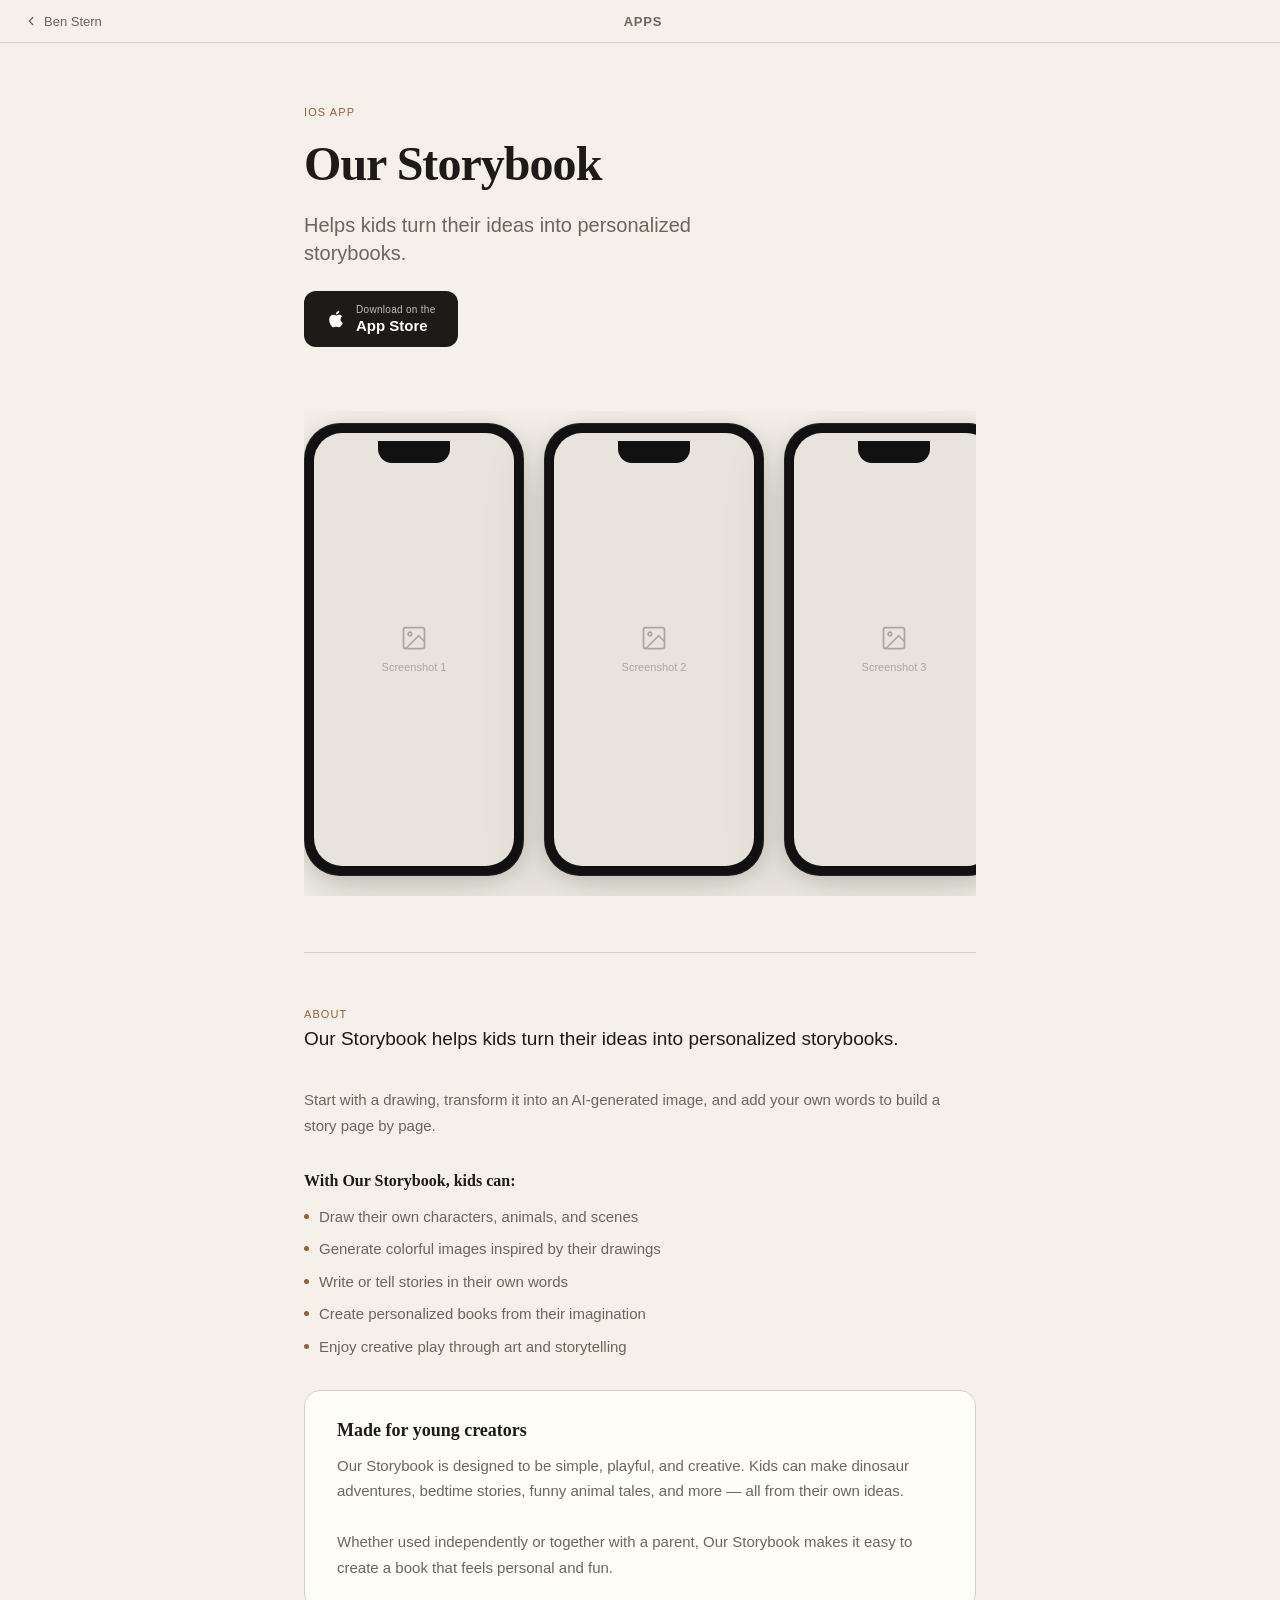
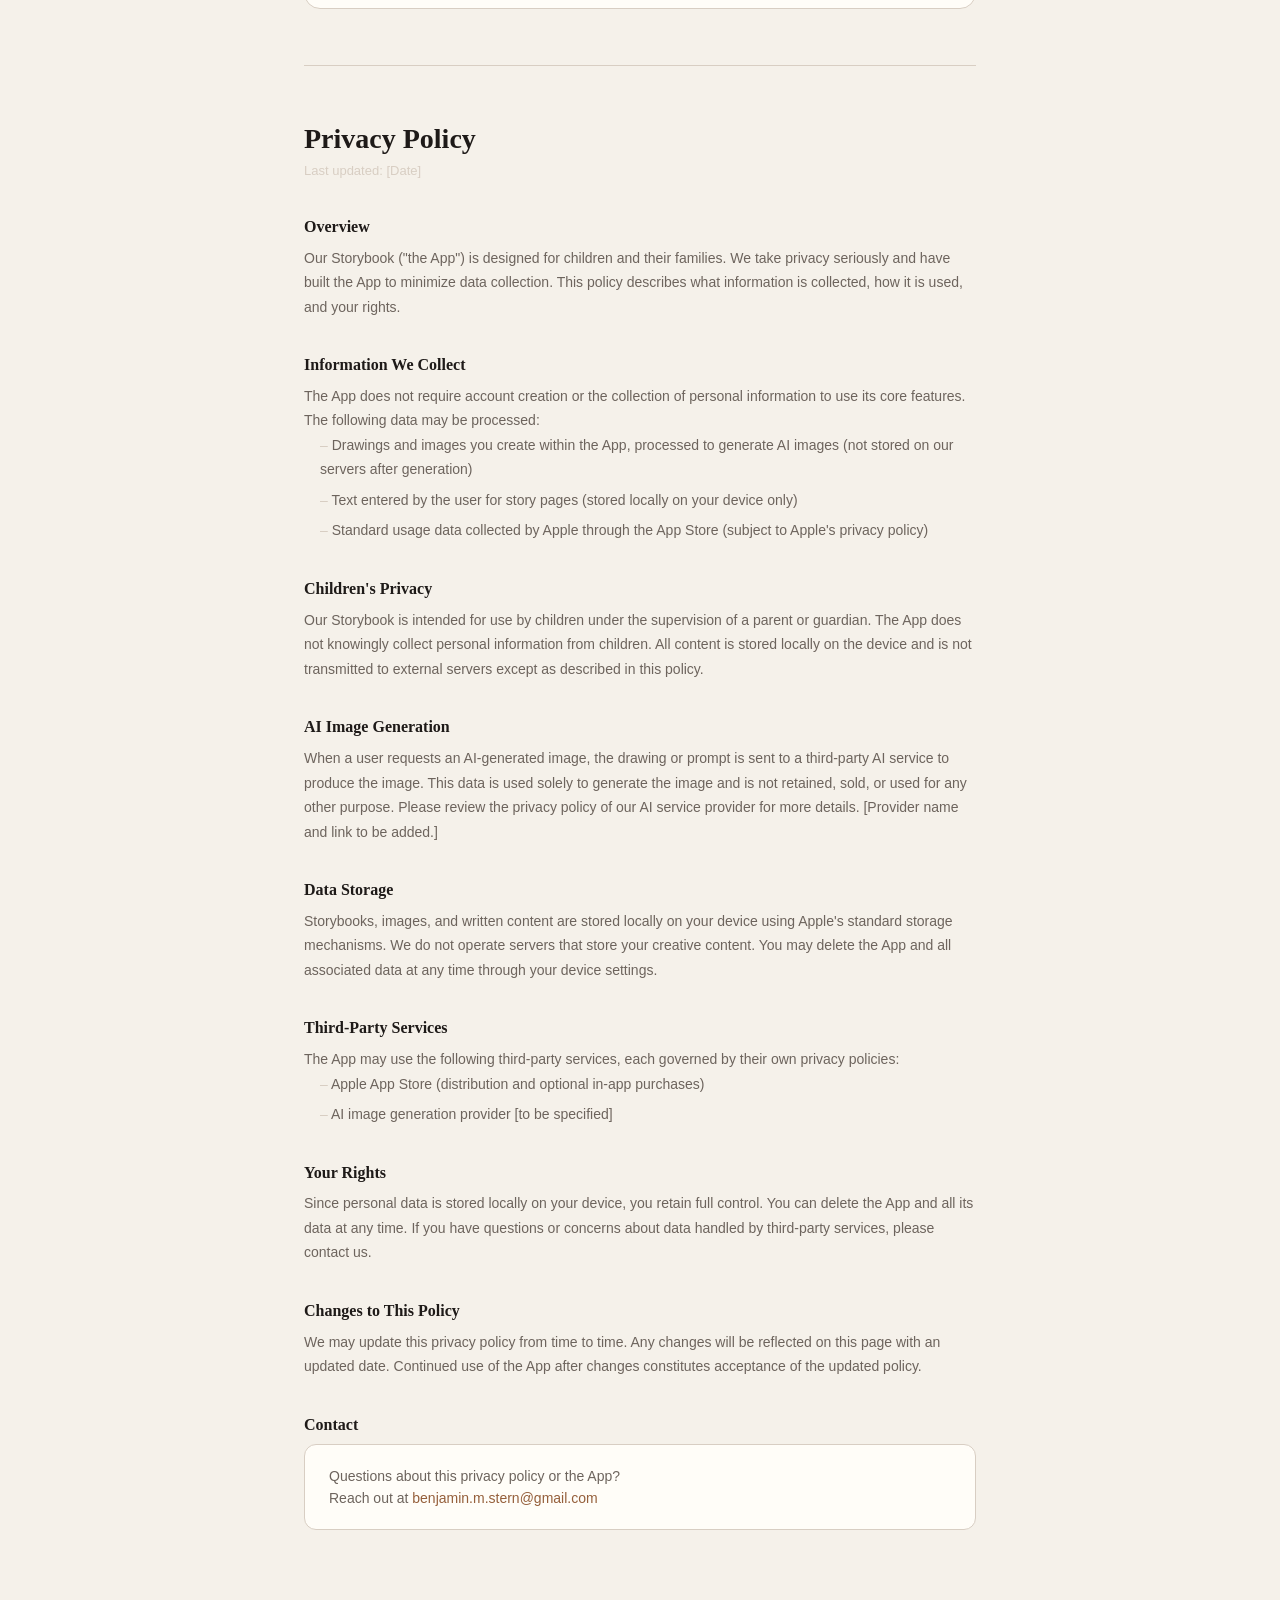
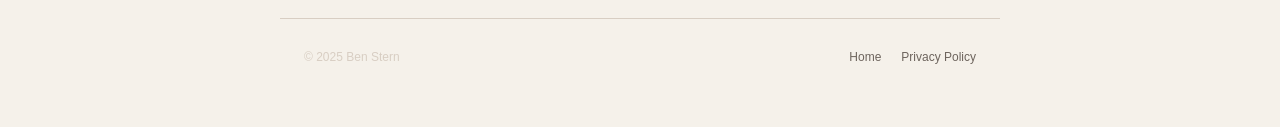
==== apps.html @ 3fb0d5fb "Add /apps page featuring Our Storybook Static page at apps.html with: - Hero: app name, tagline, pla" ====
<!DOCTYPE html>
<html lang="en">
<head>
  <meta charset="UTF-8" />
  <meta name="viewport" content="width=device-width, initial-scale=1.0, viewport-fit=cover" />
  <title>Apps — Ben Stern</title>
  <style>
    /* ── Tokens ─────────────────────────────────────────────────────── */
    :root {
      color-scheme: light;
      --page:   #f5f1ea;
      --panel:  #fffdf8;
      --ink:    #1e1a18;
      --muted:  #6d645d;
      --rule:   #d8cec3;
      --accent: #955f3b;
      --sat:    env(safe-area-inset-top, 0px);
      --sab:    env(safe-area-inset-bottom, 0px);
      --font-serif: Georgia, "Times New Roman", serif;
      --font-sans:  "Helvetica Neue", Helvetica, Arial, sans-serif;
    }

    *, *::before, *::after { box-sizing: border-box; margin: 0; padding: 0; }

    html { scroll-behavior: smooth; }

    body {
      font-family: var(--font-sans);
      background: var(--page);
      color: var(--ink);
      line-height: 1.6;
      padding-top: var(--sat);
      padding-bottom: calc(var(--sab) + 32px);
    }

    /* ── Nav ─────────────────────────────────────────────────────────── */
    .site-nav {
      position: sticky;
      top: 0;
      background: color-mix(in srgb, var(--page) 90%, transparent);
      backdrop-filter: blur(10px);
      -webkit-backdrop-filter: blur(10px);
      border-bottom: 1px solid var(--rule);
      padding: 14px 24px;
      display: flex;
      align-items: center;
      justify-content: space-between;
      z-index: 50;
    }

    .nav-back {
      display: flex;
      align-items: center;
      gap: 6px;
      font: 400 13px/1 var(--font-sans);
      color: var(--muted);
      text-decoration: none;
      transition: color 160ms ease;
    }
    .nav-back:hover { color: var(--ink); }
    .nav-back svg { width: 14px; height: 14px; }

    .nav-title {
      font: 600 13px/1 var(--font-sans);
      letter-spacing: 0.06em;
      text-transform: uppercase;
      color: var(--muted);
    }

    /* ── Layout ──────────────────────────────────────────────────────── */
    .page-content {
      max-width: 720px;
      margin: 0 auto;
      padding: 0 24px;
    }

    /* ── Hero ────────────────────────────────────────────────────────── */
    .app-hero {
      padding: 64px 0 48px;
      display: flex;
      flex-direction: column;
      gap: 20px;
    }

    .app-eyebrow {
      font: 500 11px/1 var(--font-sans);
      letter-spacing: 0.1em;
      text-transform: uppercase;
      color: var(--accent);
    }

    .app-name {
      font: 700 48px/1.1 var(--font-serif);
      color: var(--ink);
      letter-spacing: -0.02em;
    }

    .app-tagline {
      font: 400 20px/1.4 var(--font-sans);
      color: var(--muted);
      max-width: 480px;
    }

    .app-store-btn {
      display: inline-flex;
      align-items: center;
      gap: 10px;
      background: var(--ink);
      color: #fff;
      text-decoration: none;
      padding: 14px 22px;
      border-radius: 12px;
      font: 600 14px/1 var(--font-sans);
      transition: opacity 160ms ease;
      align-self: flex-start;
      margin-top: 4px;
    }
    .app-store-btn:hover { opacity: 0.82; }
    .app-store-btn svg { width: 20px; height: 20px; fill: #fff; flex-shrink: 0; }
    .app-store-btn span { display: flex; flex-direction: column; gap: 3px; }
    .app-store-btn .btn-sub  { font: 400 10px/1 var(--font-sans); opacity: 0.72; letter-spacing: 0.03em; }
    .app-store-btn .btn-main { font: 700 15px/1 var(--font-sans); }

    /* ── Screenshots ─────────────────────────────────────────────────── */
    .screenshots-section {
      padding: 16px 0 56px;
    }

    .screenshots-scroll {
      display: flex;
      gap: 20px;
      overflow-x: auto;
      padding: 12px 0 20px;
      -webkit-overflow-scrolling: touch;
      scrollbar-width: none;
    }
    .screenshots-scroll::-webkit-scrollbar { display: none; }

    .phone-frame {
      flex: 0 0 auto;
      width: 220px;
      background: #111;
      border-radius: 36px;
      padding: 10px;
      box-shadow:
        0 0 0 1px rgba(255,255,255,0.08) inset,
        0 20px 60px rgba(30,26,24,0.18),
        0 4px 16px rgba(30,26,24,0.1);
      position: relative;
    }

    .phone-screen {
      border-radius: 28px;
      overflow: hidden;
      background: #e8e4dd;
      aspect-ratio: 9/19.5;
      display: flex;
      align-items: center;
      justify-content: center;
    }

    .phone-screen img {
      width: 100%;
      height: 100%;
      object-fit: cover;
      display: block;
    }

    /* placeholder shown when image is missing */
    .phone-screen .placeholder {
      display: flex;
      flex-direction: column;
      align-items: center;
      gap: 8px;
      opacity: 0.3;
      font: 400 11px/1.4 var(--font-sans);
      color: var(--ink);
      text-align: center;
      padding: 16px;
    }
    .phone-screen .placeholder svg { width: 28px; height: 28px; }

    .phone-notch {
      position: absolute;
      top: 18px;
      left: 50%;
      transform: translateX(-50%);
      width: 72px;
      height: 22px;
      background: #111;
      border-radius: 0 0 14px 14px;
      z-index: 2;
      pointer-events: none;
    }

    /* ── Divider ─────────────────────────────────────────────────────── */
    .section-divider {
      border: none;
      border-top: 1px solid var(--rule);
      margin: 0;
    }

    /* ── Description ─────────────────────────────────────────────────── */
    .description-section {
      padding: 56px 0;
      display: flex;
      flex-direction: column;
      gap: 32px;
    }

    .section-label {
      font: 500 11px/1 var(--font-sans);
      letter-spacing: 0.1em;
      text-transform: uppercase;
      color: var(--accent);
      margin-bottom: 4px;
    }

    .description-lead {
      font: 400 19px/1.6 var(--font-sans);
      color: var(--ink);
    }

    .description-body {
      font: 400 15px/1.75 var(--font-sans);
      color: var(--muted);
    }

    .features-heading {
      font: 700 16px/1.3 var(--font-serif);
      color: var(--ink);
      margin-bottom: 14px;
    }

    .features-list {
      list-style: none;
      display: flex;
      flex-direction: column;
      gap: 10px;
    }

    .features-list li {
      display: flex;
      align-items: flex-start;
      gap: 10px;
      font: 400 15px/1.5 var(--font-sans);
      color: var(--muted);
    }

    .features-list li::before {
      content: '';
      display: block;
      flex-shrink: 0;
      width: 5px;
      height: 5px;
      border-radius: 50%;
      background: var(--accent);
      margin-top: 8px;
    }

    .made-for-block {
      background: var(--panel);
      border: 1px solid var(--rule);
      border-radius: 16px;
      padding: 28px 32px;
    }

    .made-for-block h3 {
      font: 700 18px/1.3 var(--font-serif);
      color: var(--ink);
      margin-bottom: 10px;
    }

    .made-for-block p {
      font: 400 15px/1.7 var(--font-sans);
      color: var(--muted);
    }

    /* ── Privacy Policy ──────────────────────────────────────────────── */
    .privacy-section {
      padding: 56px 0 24px;
    }

    .privacy-section h2 {
      font: 700 28px/1.2 var(--font-serif);
      color: var(--ink);
      margin-bottom: 8px;
    }

    .privacy-section .privacy-date {
      font: 400 13px/1 var(--font-sans);
      color: var(--rule);
      margin-bottom: 40px;
    }

    .privacy-block {
      display: flex;
      flex-direction: column;
      gap: 36px;
    }

    .privacy-block h3 {
      font: 700 16px/1.3 var(--font-serif);
      color: var(--ink);
      margin-bottom: 8px;
    }

    .privacy-block p, .privacy-block ul {
      font: 400 14px/1.75 var(--font-sans);
      color: var(--muted);
    }

    .privacy-block ul {
      list-style: none;
      display: flex;
      flex-direction: column;
      gap: 6px;
      padding-left: 16px;
    }

    .privacy-block ul li::before {
      content: '– ';
      color: var(--rule);
    }

    .privacy-contact {
      font: 400 14px/1.6 var(--font-sans);
      color: var(--muted);
      background: var(--panel);
      border: 1px solid var(--rule);
      border-radius: 12px;
      padding: 20px 24px;
      margin-top: 8px;
    }

    .privacy-contact a {
      color: var(--accent);
      text-decoration: none;
    }
    .privacy-contact a:hover { text-decoration: underline; }

    /* ── Footer ──────────────────────────────────────────────────────── */
    .site-footer {
      border-top: 1px solid var(--rule);
      margin-top: 64px;
      padding: 32px 24px;
      max-width: 720px;
      margin-left: auto;
      margin-right: auto;
      display: flex;
      align-items: center;
      justify-content: space-between;
      gap: 16px;
      flex-wrap: wrap;
    }

    .footer-copy {
      font: 400 12px/1 var(--font-sans);
      color: var(--rule);
    }

    .footer-links {
      display: flex;
      gap: 20px;
    }

    .footer-links a {
      font: 400 12px/1 var(--font-sans);
      color: var(--muted);
      text-decoration: none;
      transition: color 160ms ease;
    }
    .footer-links a:hover { color: var(--ink); }

    /* ── Responsive ──────────────────────────────────────────────────── */
    @media (max-width: 600px) {
      .app-name { font-size: 36px; }
      .app-tagline { font-size: 17px; }
      .made-for-block { padding: 20px; }
      .page-content { padding: 0 18px; }
    }
  </style>
</head>
<body>

  <!-- Nav -->
  <nav class="site-nav">
    <a class="nav-back" href="/">
      <svg viewBox="0 0 16 16" fill="none" xmlns="http://www.w3.org/2000/svg">
        <path d="M10 12L6 8l4-4" stroke="currentColor" stroke-width="1.5" stroke-linecap="round" stroke-linejoin="round"/>
      </svg>
      Ben Stern
    </a>
    <span class="nav-title">Apps</span>
    <span style="width:72px"></span><!-- balance the back link -->
  </nav>

  <main class="page-content">

    <!-- Hero -->
    <header class="app-hero">
      <p class="app-eyebrow">iOS App</p>
      <h1 class="app-name">Our Storybook</h1>
      <p class="app-tagline">Helps kids turn their ideas into personalized storybooks.</p>

      <!-- App Store button — replace href with the real App Store link -->
      <a class="app-store-btn" href="#" aria-label="Download Our Storybook on the App Store">
        <svg viewBox="0 0 24 24" xmlns="http://www.w3.org/2000/svg">
          <path d="M18.71 19.5c-.83 1.24-1.71 2.45-3.05 2.47-1.34.03-1.77-.79-3.29-.79-1.53 0-2 .77-3.27.82-1.31.05-2.3-1.32-3.14-2.53C4.25 17 2.94 12.45 4.7 9.39c.87-1.52 2.43-2.48 4.12-2.51 1.28-.02 2.5.87 3.29.87.78 0 2.26-1.07 3.8-.91.65.03 2.47.26 3.64 1.98-.09.06-2.17 1.28-2.15 3.81.03 3.02 2.65 4.03 2.68 4.04-.03.07-.42 1.44-1.38 2.83M13 3.5c.73-.83 1.94-1.46 2.94-1.5.13 1.17-.34 2.35-1.04 3.19-.69.85-1.83 1.51-2.95 1.42-.15-1.15.41-2.35 1.05-3.11z"/>
        </svg>
        <span>
          <span class="btn-sub">Download on the</span>
          <span class="btn-main">App Store</span>
        </span>
      </a>
    </header>

    <!-- Screenshots -->
    <section class="screenshots-section" aria-label="App screenshots">
      <div class="screenshots-scroll">

        <div class="phone-frame">
          <div class="phone-notch"></div>
          <div class="phone-screen">
            <img src="images/storybook-1.png" alt="Our Storybook — generated dinosaur image result screen"
              onerror="this.style.display='none';this.nextElementSibling.style.display='flex'">
            <div class="placeholder" style="display:none">
              <svg viewBox="0 0 24 24" fill="none" stroke="currentColor" stroke-width="1.5"><rect x="3" y="3" width="18" height="18" rx="2"/><circle cx="8.5" cy="8.5" r="1.5"/><path d="M21 15l-5-5L5 21"/></svg>
              Screenshot 1
            </div>
          </div>
        </div>

        <div class="phone-frame">
          <div class="phone-notch"></div>
          <div class="phone-screen">
            <img src="images/storybook-2.png" alt="Our Storybook — Reuse and Refine image screen"
              onerror="this.style.display='none';this.nextElementSibling.style.display='flex'">
            <div class="placeholder" style="display:none">
              <svg viewBox="0 0 24 24" fill="none" stroke="currentColor" stroke-width="1.5"><rect x="3" y="3" width="18" height="18" rx="2"/><circle cx="8.5" cy="8.5" r="1.5"/><path d="M21 15l-5-5L5 21"/></svg>
              Screenshot 2
            </div>
          </div>
        </div>

        <div class="phone-frame">
          <div class="phone-notch"></div>
          <div class="phone-screen">
            <img src="images/storybook-3.png" alt="Our Storybook — book editor screen"
              onerror="this.style.display='none';this.nextElementSibling.style.display='flex'">
            <div class="placeholder" style="display:none">
              <svg viewBox="0 0 24 24" fill="none" stroke="currentColor" stroke-width="1.5"><rect x="3" y="3" width="18" height="18" rx="2"/><circle cx="8.5" cy="8.5" r="1.5"/><path d="M21 15l-5-5L5 21"/></svg>
              Screenshot 3
            </div>
          </div>
        </div>

      </div>
    </section>

    <hr class="section-divider">

    <!-- Description -->
    <section class="description-section">
      <div>
        <p class="section-label">About</p>
        <p class="description-lead">
          Our Storybook helps kids turn their ideas into personalized storybooks.
        </p>
      </div>

      <p class="description-body">
        Start with a drawing, transform it into an AI-generated image, and add your own
        words to build a story page by page.
      </p>

      <div>
        <p class="features-heading">With Our Storybook, kids can:</p>
        <ul class="features-list">
          <li>Draw their own characters, animals, and scenes</li>
          <li>Generate colorful images inspired by their drawings</li>
          <li>Write or tell stories in their own words</li>
          <li>Create personalized books from their imagination</li>
          <li>Enjoy creative play through art and storytelling</li>
        </ul>
      </div>

      <div class="made-for-block">
        <h3>Made for young creators</h3>
        <p>
          Our Storybook is designed to be simple, playful, and creative. Kids can make
          dinosaur adventures, bedtime stories, funny animal tales, and more — all from
          their own ideas.
        </p>
        <br>
        <p>
          Whether used independently or together with a parent, Our Storybook makes it
          easy to create a book that feels personal and fun.
        </p>
      </div>
    </section>

    <hr class="section-divider">

    <!-- Privacy Policy -->
    <section id="privacy" class="privacy-section">
      <h2>Privacy Policy</h2>
      <p class="privacy-date">Last updated: [Date]</p>

      <div class="privacy-block">

        <div>
          <h3>Overview</h3>
          <p>
            Our Storybook ("the App") is designed for children and their families.
            We take privacy seriously and have built the App to minimize data collection.
            This policy describes what information is collected, how it is used, and your rights.
          </p>
        </div>

        <div>
          <h3>Information We Collect</h3>
          <p>
            The App does not require account creation or the collection of personal
            information to use its core features. The following data may be processed:
          </p>
          <ul>
            <li>Drawings and images you create within the App, processed to generate AI images (not stored on our servers after generation)</li>
            <li>Text entered by the user for story pages (stored locally on your device only)</li>
            <li>Standard usage data collected by Apple through the App Store (subject to Apple's privacy policy)</li>
          </ul>
        </div>

        <div>
          <h3>Children's Privacy</h3>
          <p>
            Our Storybook is intended for use by children under the supervision of a parent
            or guardian. The App does not knowingly collect personal information from children.
            All content is stored locally on the device and is not transmitted to external
            servers except as described in this policy.
          </p>
        </div>

        <div>
          <h3>AI Image Generation</h3>
          <p>
            When a user requests an AI-generated image, the drawing or prompt is sent to a
            third-party AI service to produce the image. This data is used solely to generate
            the image and is not retained, sold, or used for any other purpose. Please review
            the privacy policy of our AI service provider for more details. [Provider name and link to be added.]
          </p>
        </div>

        <div>
          <h3>Data Storage</h3>
          <p>
            Storybooks, images, and written content are stored locally on your device using
            Apple's standard storage mechanisms. We do not operate servers that store your
            creative content. You may delete the App and all associated data at any time
            through your device settings.
          </p>
        </div>

        <div>
          <h3>Third-Party Services</h3>
          <p>
            The App may use the following third-party services, each governed by their own
            privacy policies:
          </p>
          <ul>
            <li>Apple App Store (distribution and optional in-app purchases)</li>
            <li>AI image generation provider [to be specified]</li>
          </ul>
        </div>

        <div>
          <h3>Your Rights</h3>
          <p>
            Since personal data is stored locally on your device, you retain full control.
            You can delete the App and all its data at any time. If you have questions or
            concerns about data handled by third-party services, please contact us.
          </p>
        </div>

        <div>
          <h3>Changes to This Policy</h3>
          <p>
            We may update this privacy policy from time to time. Any changes will be
            reflected on this page with an updated date. Continued use of the App after
            changes constitutes acceptance of the updated policy.
          </p>
        </div>

        <div>
          <h3>Contact</h3>
          <div class="privacy-contact">
            Questions about this privacy policy or the App?<br>
            Reach out at <a href="mailto:benjamin.m.stern@gmail.com">benjamin.m.stern@gmail.com</a>
          </div>
        </div>

      </div>
    </section>

  </main>

  <footer class="site-footer">
    <p class="footer-copy">© 2025 Ben Stern</p>
    <nav class="footer-links">
      <a href="/">Home</a>
      <a href="#privacy">Privacy Policy</a>
    </nav>
  </footer>

</body>
</html>
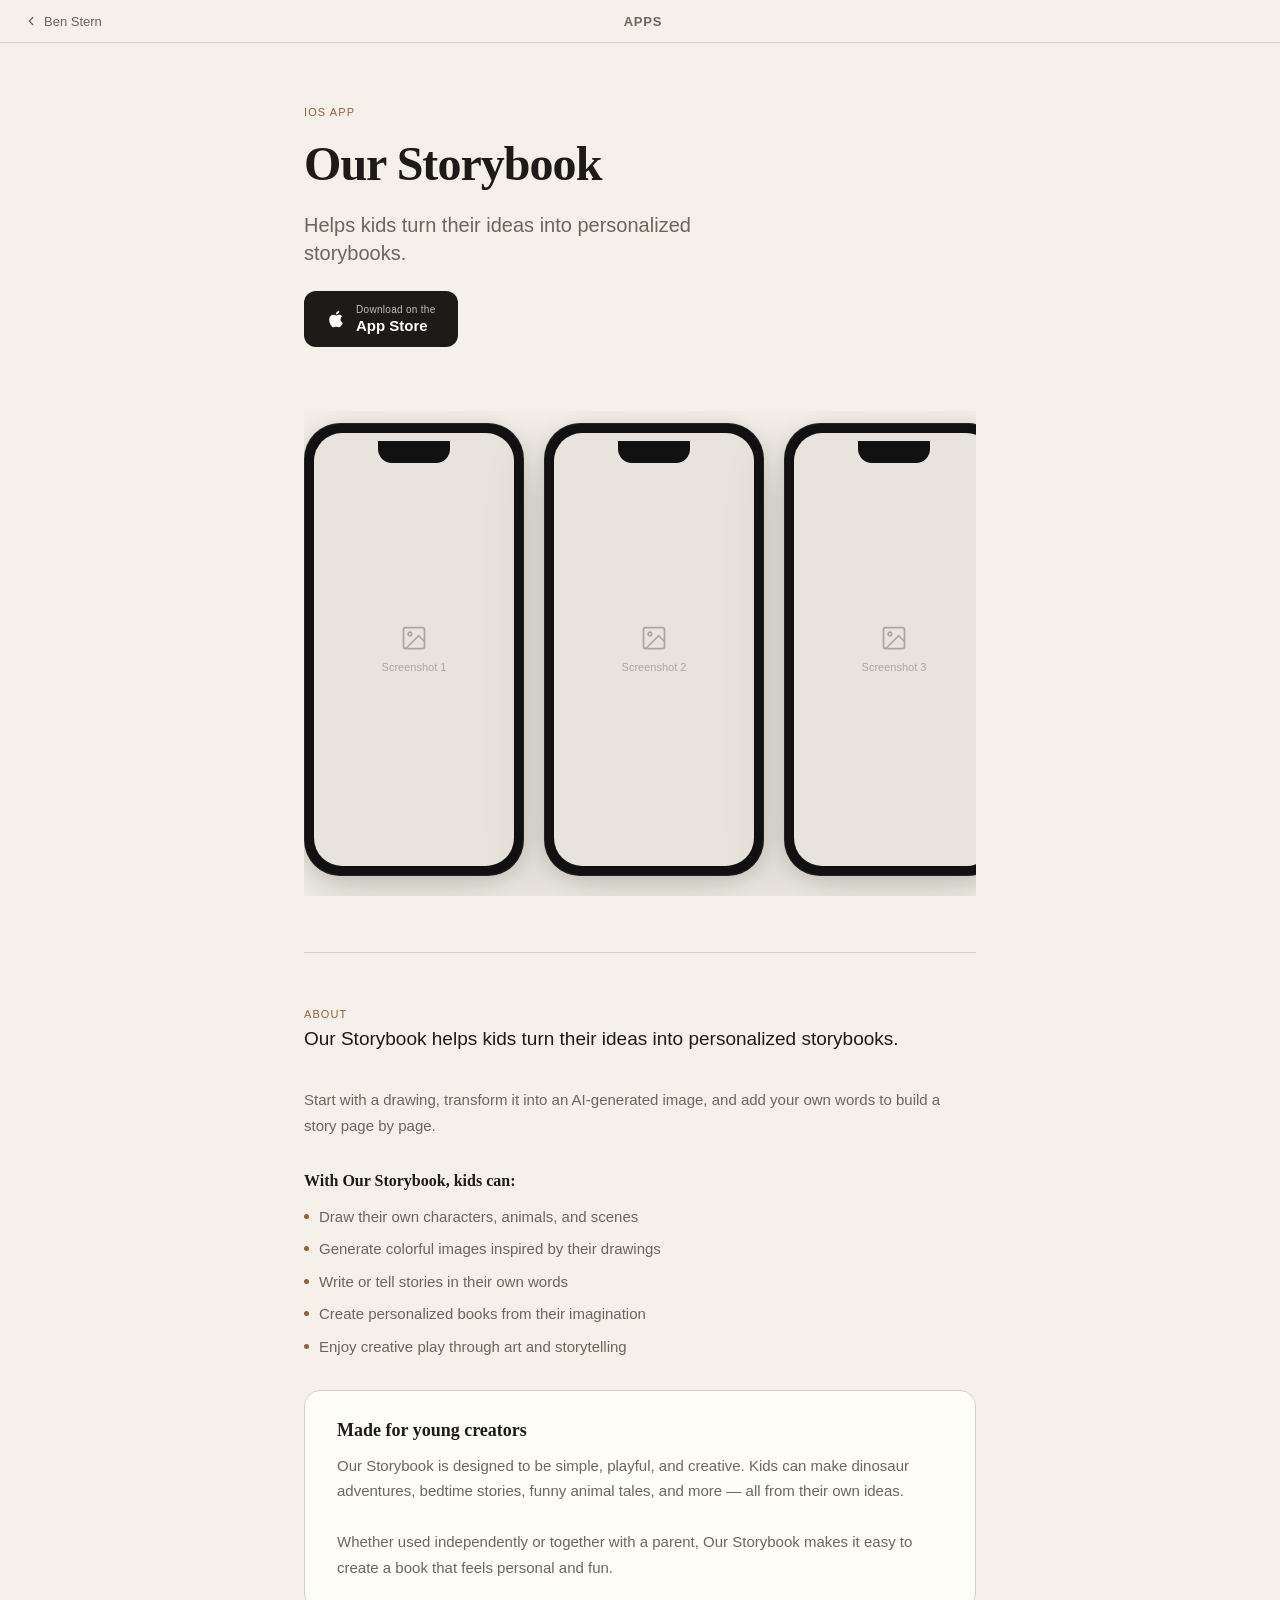
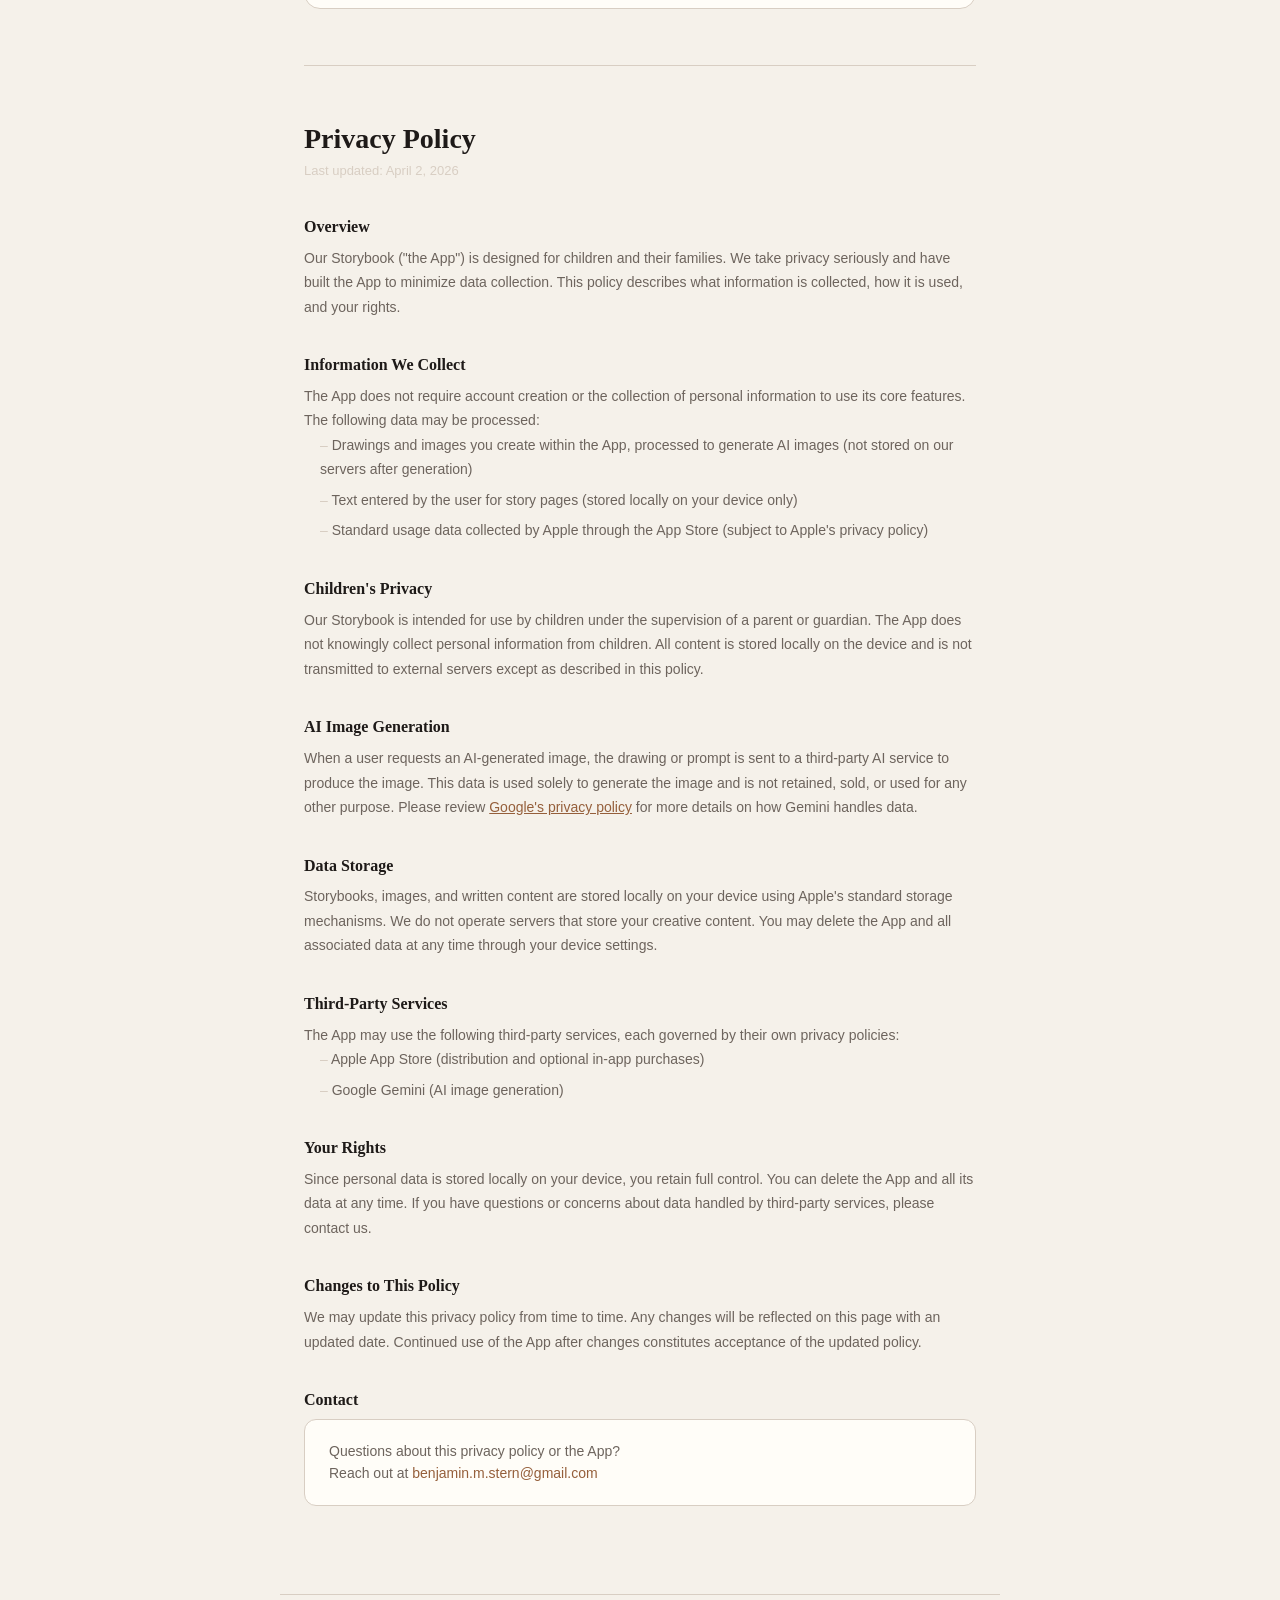
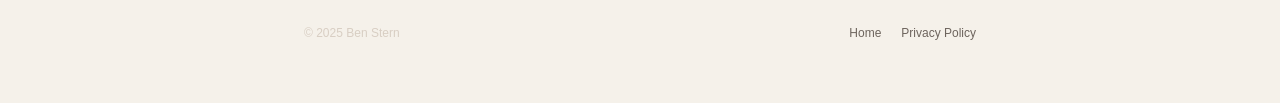
==== commit 9f83a368: "Fill in privacy policy date and AI provider (Google Gemini) https://claude.ai/code/session_01WxbFVLK" ====
--- a/apps.html
+++ b/apps.html
@@ -505,7 +505,7 @@
     <!-- Privacy Policy -->
     <section id="privacy" class="privacy-section">
       <h2>Privacy Policy</h2>
-      <p class="privacy-date">Last updated: [Date]</p>
+      <p class="privacy-date">Last updated: April 2, 2026</p>
 
       <div class="privacy-block">
 
@@ -547,7 +547,8 @@
             When a user requests an AI-generated image, the drawing or prompt is sent to a
             third-party AI service to produce the image. This data is used solely to generate
             the image and is not retained, sold, or used for any other purpose. Please review
-            the privacy policy of our AI service provider for more details. [Provider name and link to be added.]
+            <a href="https://policies.google.com/privacy" style="color:var(--accent)">Google's privacy policy</a>
+            for more details on how Gemini handles data.
           </p>
         </div>
 
@@ -569,7 +570,7 @@
           </p>
           <ul>
             <li>Apple App Store (distribution and optional in-app purchases)</li>
-            <li>AI image generation provider [to be specified]</li>
+            <li>Google Gemini (AI image generation)</li>
           </ul>
         </div>
 
